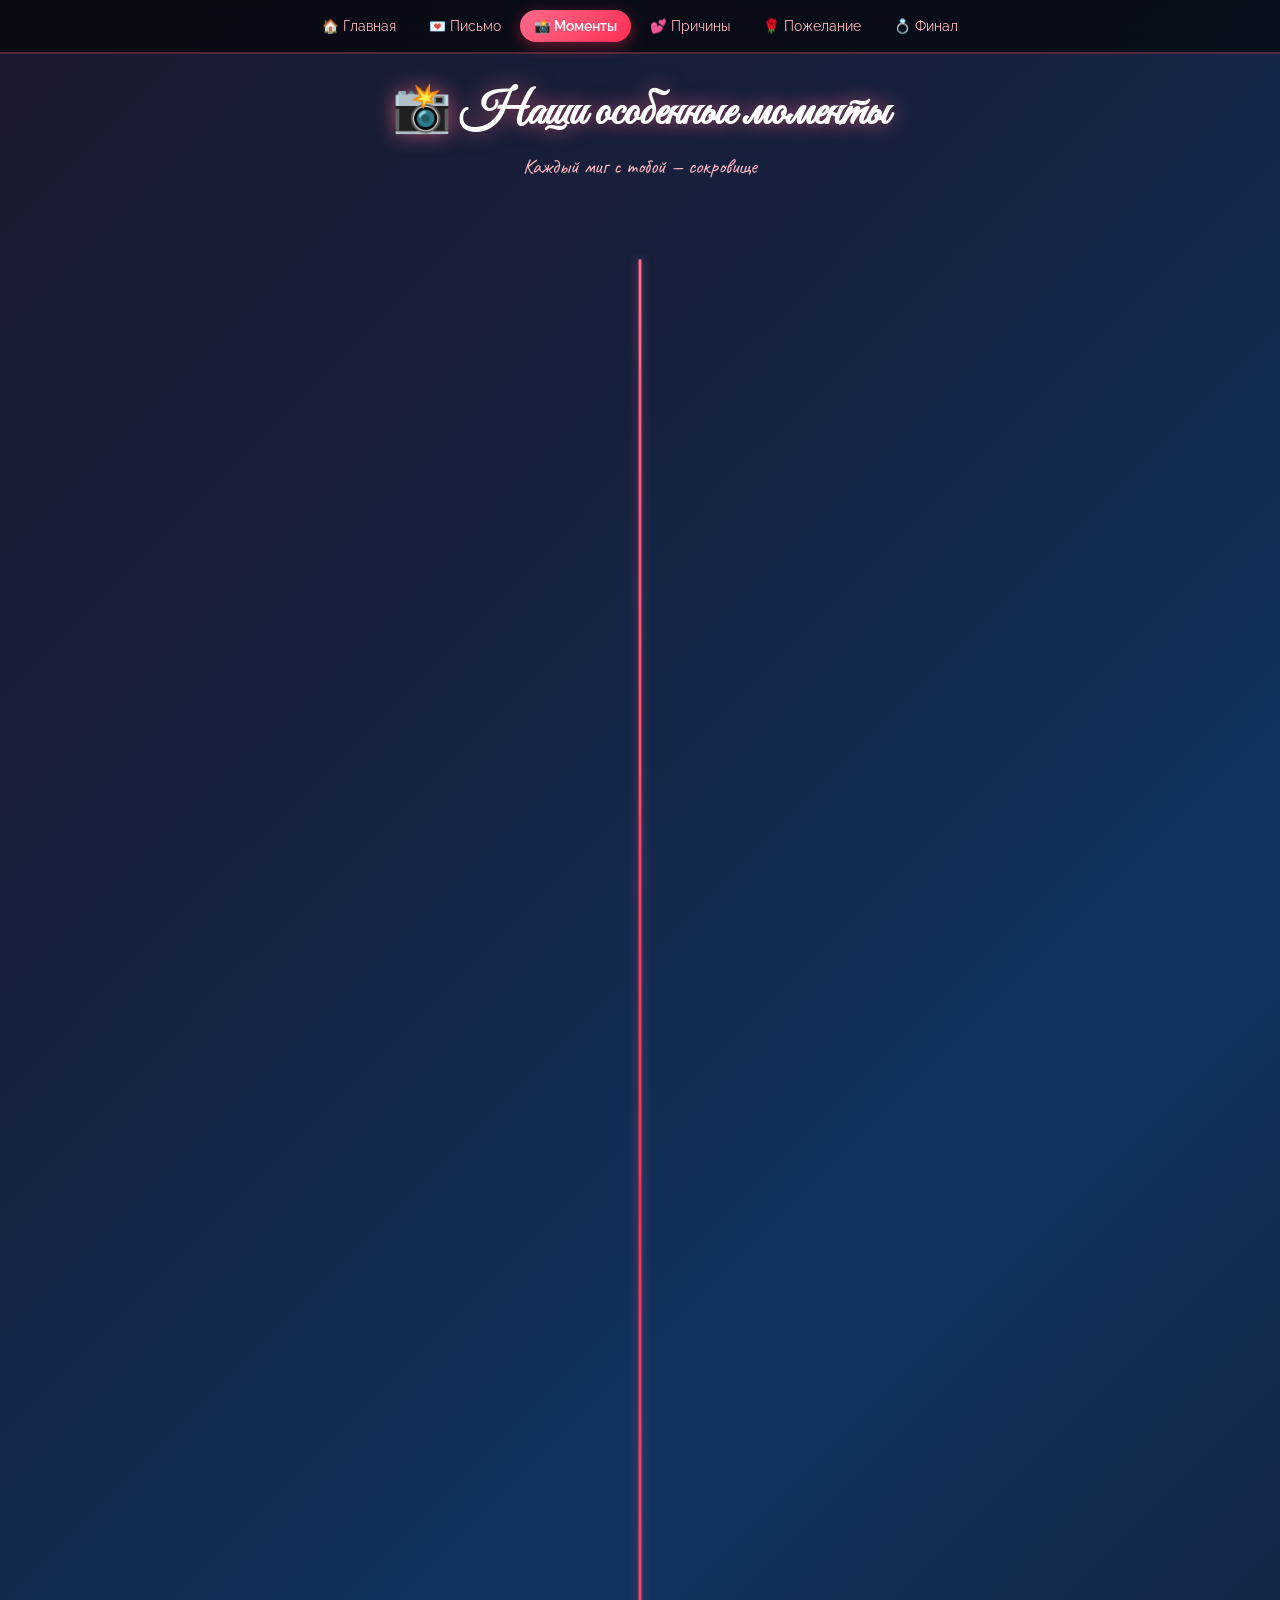
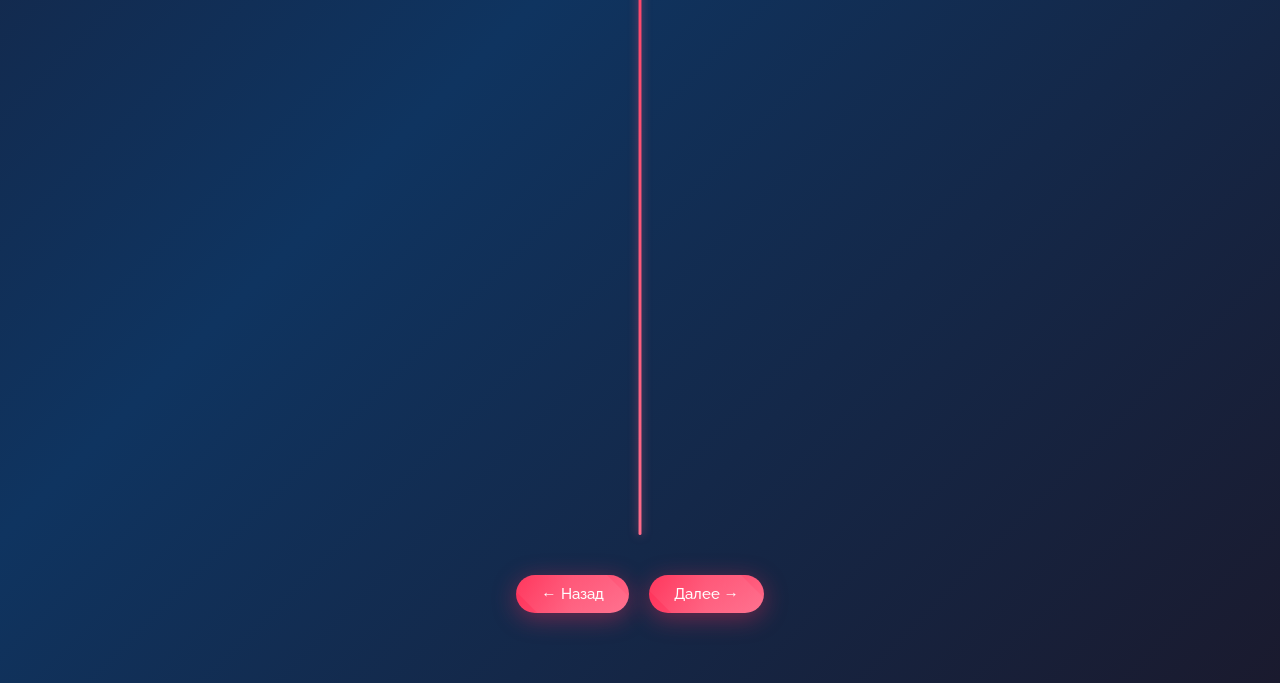
==== memories.html @ fc2cd27c "Add files via upload" ====
<!DOCTYPE html> <html lang="ru"> <head> <meta charset="UTF-8"> <meta name="viewport" content="width=device-width, initial-scale=1.0"> <title>📸 Наши моменты</title> <link rel="stylesheet" href="style.css"> </head> <body class="page-memories"> <div class="hearts-bg"> <div class="heart-fall" style="--i:0">💕</div> <div class="heart-fall" style="--i:1">❤️</div> <div class="heart-fall" style="--i:2">💖</div> <div class="heart-fall" style="--i:3">💗</div> <div class="heart-fall" style="--i:4">💝</div> </div> <nav class="nav"> <a href="index.html" class="nav-link">🏠 Главная</a> <a href="love-letter.html" class="nav-link">💌 Письмо</a> <a href="memories.html" class="nav-link active">📸 Моменты</a> <a href="reasons.html" class="nav-link">💕 Причины</a> <a href="wish.html" class="nav-link">🌹 Пожелание</a> <a href="final.html" class="nav-link">💍 Финал</a> </nav> <main class="main-content"> <h2 class="section-title fade-in">📸 Наши особенные моменты</h2> <p class="section-subtitle fade-in">Каждый миг с тобой — сокровище</p> <div class="timeline"> <div class="timeline-item left fade-in-left"> <div class="timeline-card"> <div class="timeline-emoji">🌅</div> <h3>Первая встреча</h3> <p>Тот момент, когда наши глаза встретились, и мир остановился. Я знал(а), что ты — особенный человек.</p> <div class="timeline-hearts">💕💕💕</div> </div> </div> <div class="timeline-item right fade-in-right"> <div class="timeline-card"> <div class="timeline-emoji">☕</div> <h3>Первое свидание</h3> <p>Нервы, волнение, и бесконечный разговор обо всём на свете. Кофе остыл, но сердце горело.</p> <div class="timeline-hearts">💕💕💕</div> </div> </div> <div class="timeline-item left fade-in-left"> <div class="timeline-card"> <div class="timeline-emoji">🎆</div> <h3>Первый поцелуй</h3> <p>Время замерло. Весь мир исчез. Остались только мы двое, и этот момент навсегда в моём сердце.</p> <div class="timeline-hearts">💕💕💕</div> </div> </div> <div class="timeline-item right fade-in-right"> <div class="timeline-card"> <div class="timeline-emoji">🌙</div> <h3>Ночные разговоры</h3> <p>Бессонные ночи, когда мы говорили до рассвета. О мечтах, страхах, надеждах — обо всём.</p> <div class="timeline-hearts">💕💕💕</div> </div> </div> <div class="timeline-item left fade-in-left"> <div class="timeline-card"> <div class="timeline-emoji">🎄</div> <h3>Праздники вместе</h3> <p>Каждый праздник с тобой превращается в волшебную сказку. Ты — мой лучший подарок.</p> <div class="timeline-hearts">💕💕💕</div> </div> </div> <div class="timeline-item right fade-in-right"> <div class="timeline-card"> <div class="timeline-emoji">💝</div> <h3>Сегодня</h3> <p>И вот мы здесь. Вместе. Счастливы. И впереди у нас — целая жизнь, полная любви.</p> <div class="timeline-hearts">💕💕💕💕💕</div> </div> </div> </div> <div class="page-nav"> <a href="love-letter.html" class="btn-love small">← Назад</a> <a href="reasons.html" class="btn-love small pulse">Далее →</a> </div> </main> <script> // Анимация при скролле const observer = new IntersectionObserver((entries) => { entries.forEach(entry => { if (entry.isIntersecting) { entry.target.classList.add('visible'); } }); }, { threshold: 0.1 }); document.querySelectorAll('.fade-in-left, .fade-in-right, .fade-in').forEach(el => { observer.observe(el); }); </script> </body> </html>
---- style.css ----
/* ==================== БАЗОВЫЕ СТИЛИ ==================== */ @import url('https://fonts.googleapis.com/css2?family=Caveat:wght@400;500;600;700&family=Raleway:wght@300;400;500;600&family=Great+Vibes&display=swap'); * { margin: 0; padding: 0; box-sizing: border-box; } html { scroll-behavior: smooth; } body { font-family: 'Raleway', sans-serif; min-height: 100vh; overflow-x: hidden; position: relative; } /* ==================== ФОНЫ СТРАНИЦ ==================== */ .page-home { background: linear-gradient(135deg, #1a0011 0%, #3d0028 25%, #660033 50%, #3d0028 75%, #1a0011 100%); } .page-letter { background: linear-gradient(135deg, #2d1b36 0%, #4a1942 30%, #6b2151 60%, #4a1942 100%); } .page-memories { background: linear-gradient(135deg, #1a1a2e 0%, #16213e 30%, #0f3460 60%, #1a1a2e 100%); } .page-reasons { background: linear-gradient(135deg, #2d132c 0%, #801336 30%, #c72c41 60%, #2d132c 100%); } .page-wish { background: linear-gradient(135deg, #1b2838 0%, #2c3e50 30%, #3498db 60%, #1b2838 100%); } .page-final { background: linear-gradient(135deg, #0d0d0d 0%, #1a0011 20%, #4a0028 40%, #8b0043 60%, #4a0028 80%, #0d0d0d 100%); } /* ==================== НАВИГАЦИЯ ==================== */ .nav { position: fixed; top: 0; left: 0; right: 0; display: flex; justify-content: center; gap: 5px; padding: 10px 15px; background: rgba(0, 0, 0, 0.6); backdrop-filter: blur(20px); z-index: 1000; flex-wrap: wrap; border-bottom: 2px solid rgba(255, 105, 135, 0.3); } .nav-link { color: #ffb6c1; text-decoration: none; padding: 8px 14px; border-radius: 25px; font-size: 0.85rem; transition: all 0.3s ease; position: relative; white-space: nowrap; } .nav-link:hover { background: rgba(255, 105, 135, 0.3); color: #fff; transform: translateY(-2px); } .nav-link.active { background: linear-gradient(135deg, #ff6b8a, #ff2d55); color: #fff; font-weight: 600; box-shadow: 0 4px 15px rgba(255, 45, 85, 0.4); } /* ==================== ПАДАЮЩИЕ СЕРДЕЧКИ ==================== */ .hearts-bg { position: fixed; top: 0; left: 0; width: 100%; height: 100%; pointer-events: none; z-index: 0; overflow: hidden; } .heart-fall { position: absolute; top: -5%; font-size: calc(16px + var(--i) * 2px); left: calc(var(--i) * 6.5%); animation: heartFall calc(5s + var(--i) * 1.5s) linear infinite; animation-delay: calc(var(--i) * 0.7s); opacity: 0.6; filter: blur(0.5px); } @keyframes heartFall { 0% { transform: translateY(-10vh) rotate(0deg) scale(0.8); opacity: 0; } 10% { opacity: 0.6; } 90% { opacity: 0.6; } 100% { transform: translateY(110vh) rotate(720deg) scale(0.3); opacity: 0; } } /* ==================== ОСНОВНОЙ КОНТЕНТ ==================== */ .main-content { position: relative; z-index: 1; padding: 80px 20px 40px; min-height: 100vh; display: flex; flex-direction: column; align-items: center; } /* ==================== КОНВЕРТ (Главная) ==================== */ .envelope { width: 280px; height: 200px; position: relative; margin: auto; cursor: pointer; transition: all 0.8s ease; perspective: 1000px; } .envelope-body { width: 100%; height: 100%; background: linear-gradient(135deg, #f5e6d3, #eed9c4); border-radius: 5px; display: flex; align-items: center; justify-content: center; box-shadow: 0 10px 40px rgba(0, 0, 0, 0.3); border: 2px solid #d4a574; } .envelope-body p { font-family: 'Caveat', cursive; font-size: 1.5rem; color: #8b4513; animation: pulse 1.5s ease-in-out infinite; } .envelope-flap { position: absolute; top: 0; left: 0; width: 100%; height: 50%; background: linear-gradient(135deg, #e8d5c0, #dcc8b0); clip-path: polygon(0 0, 50% 100%, 100% 0); transform-origin: top center; transition: transform 0.8s ease; z-index: 2; border: 2px solid #d4a574; } .envelope.opened .envelope-flap { transform: rotateX(180deg); } .envelope.opened .envelope-body { transform: translateY(20px); opacity: 0.5; } .envelope.hidden { display: none; } /* ==================== ГЕРОЙ (Главная) ==================== */ .hero { text-align: center; margin: auto; padding: 20px; } .hero.hidden { display: none; } /* Большое бьющееся сердце */ .big-heart { margin: 0 auto 30px; display: flex; justify-content: center; } .heart-shape { width: 100px; height: 100px; background: linear-gradient(135deg, #ff2d55, #ff6b8a, #ff2d55); transform: rotate(45deg); animation: heartbeat 1.2s ease-in-out infinite; position: relative; box-shadow: 0 0 40px rgba(255, 45, 85, 0.6); } .heart-shape::before, .heart-shape::after { content: ''; position: absolute; width: 100px; height: 100px; background: linear-gradient(135deg, #ff2d55, #ff6b8a, #ff2d55); border-radius: 50%; } .heart-shape::before { top: -50px; left: 0; } .heart-shape::after { left: -50px; top: 0; } @keyframes heartbeat { 0%, 100% { transform: rotate(45deg) scale(1); } 15% { transform: rotate(45deg) scale(1.15); } 30% { transform: rotate(45deg) scale(1); } 45% { transform: rotate(45deg) scale(1.1); } } /* ==================== ЗАГОЛОВКИ ==================== */ .title { font-family: 'Great Vibes', cursive; font-size: 3.5rem; color: #fff; margin-bottom: 20px; text-shadow: 0 0 30px rgba(255, 105, 135, 0.8); } .subtitle { font-family: 'Caveat', cursive; font-size: 1.5rem; color: #ffb6c1; margin-bottom: 40px; opacity: 0; animation: fadeInUp 1s ease forwards 0.5s; } .section-title { font-family: 'Great Vibes', cursive; font-size: 3rem; color: #fff; text-align: center; margin-bottom: 10px; text-shadow: 0 0 20px rgba(255, 105, 135, 0.6); } .section-subtitle { font-family: 'Caveat', cursive; font-size: 1.3rem; color: #ffb6c1; text-align: center; margin-bottom: 40px; } /* ==================== СВЕЧЕНИЕ ТЕКСТА ==================== */ .glow-text { animation: textGlow 2s ease-in-out infinite alternate; } @keyframes textGlow { from { text-shadow: 0 0 10px rgba(255, 105, 135, 0.5), 0 0 20px rgba(255, 105, 135, 0.3); } to { text-shadow: 0 0 20px rgba(255, 105, 135, 0.8), 0 0 40px rgba(255, 105, 135, 0.5), 0 0 60px rgba(255, 105, 135, 0.3); } } /* ==================== БЛЁСТКИ ==================== */ .sparkle-container { position: fixed; top: 0; left: 0; width: 100%; height: 100%; pointer-events: none; z-index: 0; } .sparkle { position: absolute; left: var(--x); top: var(--y); font-size: 1.5rem; animation: sparkle 2s ease-in-out infinite; animation-delay: var(--delay); } @keyframes sparkle { 0%, 100% { opacity: 0; transform: scale(0) rotate(0deg); } 50% { opacity: 1; transform: scale(1) rotate(180deg); } } /* ==================== КНОПКИ ==================== */ .btn-love { display: inline-block; padding: 15px 40px; background: linear-gradient(135deg, #ff2d55, #ff6b8a); color: white; text-decoration: none; border: none; border-radius: 50px; font-size: 1.1rem; font-family: 'Raleway', sans-serif; font-weight: 500; cursor: pointer; transition: all 0.3s ease; box-shadow: 0 5px 25px rgba(255, 45, 85, 0.4); position: relative; overflow: hidden; } .btn-love::before { content: ''; position: absolute; top: -50%; left: -50%; width: 200%; height: 200%; background: linear-gradient( 45deg, transparent, rgba(255, 255, 255, 0.1), transparent ); transform: rotate(45deg); animation: btnShine 3s ease-in-out infinite; } @keyframes btnShine { 0% { transform: translateX(-100%) rotate(45deg); } 100% { transform: translateX(100%) rotate(45deg); } } .btn-love:hover { transform: translateY(-3px) scale(1.05); box-shadow: 0 8px 35px rgba(255, 45, 85, 0.6); } .btn-love.small { padding: 10px 25px; font-size: 0.95rem; } .btn-love.big-btn { padding: 15px 30px; font-size: 1rem; margin: 5px; } .pulse { animation: pulse 2s ease-in-out infinite; } @keyframes pulse { 0%, 100% { transform: scale(1); } 50% { transform: scale(1.05); } } /* ==================== ПИСЬМО ==================== */ .letter-container { max-width: 700px; width: 100%; margin: 20px auto; } .letter-paper { background: linear-gradient(135deg, #fdf6e3 0%, #f5e6d3 50%, #fdf6e3 100%); border-radius: 10px; padding: 40px 35px; position: relative; box-shadow: 0 15px 50px rgba(0, 0, 0, 0.3), inset 0 0 30px rgba(139, 69, 19, 0.05); border: 1px solid #d4a574; overflow: hidden; } .letter-paper::before { content: ''; position: absolute; top: 0; left: 30px; right: 30px; bottom: 0; background: repeating-linear-gradient( transparent, transparent 31px, #e8d5c4 31px, #e8d5c4 32px ); pointer-events: none; opacity: 0.5; } .letter-decoration { position: absolute; font-size: 2rem; opacity: 0.3; } .top-left { top: 10px; left: 15px; } .top-right { top: 10px; right: 15px; } .bottom-left { bottom: 10px; left: 15px; } .bottom-right { bottom: 10px; right: 15px; } .letter-title { font-family: 'Great Vibes', cursive; font-size: 2.5rem; color: #8b0043; text-align: center; margin-bottom: 5px; position: relative; z-index: 1; } .letter-date { text-align: center; color: #a0522d; font-size: 0.9rem; margin-bottom: 25px; font-style: italic; position: relative; z-index: 1; } .letter-content { position: relative; z-index: 1; } .letter-line { font-family: 'Caveat', cursive; font-size: 1.35rem; color: #4a2c17; line-height: 2; margin-bottom: 10px; opacity: 0; animation: letterReveal 0.8s ease forwards; animation-delay: var(--line-delay); } @keyframes letterReveal { from { opacity: 0; transform: translateY(10px); } to { opacity: 1; transform: translateY(0); } } .letter-signature { font-family: 'Great Vibes', cursive; font-size: 1.8rem; color: #8b0043; text-align: right; margin-top: 20px; opacity: 0; animation: letterReveal 0.8s ease forwards; animation-delay: var(--line-delay); } .letter-kiss { text-align: center; font-size: 3rem; margin-top: 20px; animation: kissFloat 2s ease-in-out infinite; } @keyframes kissFloat { 0%, 100% { transform: translateY(0) rotate(-5deg); } 50% { transform: translateY(-15px) rotate(5deg); } } /* ==================== ТАЙМЛАЙН (Моменты) ==================== */ .timeline { position: relative; max-width: 900px; width: 100%; margin: 20px auto; padding: 20px 0; } .timeline::before { content: ''; position: absolute; left: 50%; transform: translateX(-50%); width: 3px; height: 100%; background: linear-gradient(to bottom, #ff6b8a, #ff2d55, #ff6b8a); border-radius: 3px; box-shadow: 0 0 10px rgba(255, 107, 138, 0.5); } .timeline-item { width: 45%; margin-bottom: 40px; position: relative; } .timeline-item.left { margin-right: auto; padding-right: 30px; } .timeline-item.right { margin-left: auto; padding-left: 30px; } .timeline-item::after { content: '❤️'; position: absolute; top: 20px; font-size: 1.2rem; animation: heartbeat 1.5s ease-in-out infinite; } .timeline-item.left::after { right: -18px; } .timeline-item.right::after { left: -18px; } .timeline-card { background: rgba(255, 255, 255, 0.1); backdrop-filter: blur(10px); border-radius: 15px; padding: 25px; border: 1px solid rgba(255, 107, 138, 0.3); transition: all 0.3s ease; } .timeline-card:hover { transform: translateY(-5px); box-shadow: 0 10px 30px rgba(255, 45, 85, 0.3); border-color: rgba(255, 107, 138, 0.6); } .timeline-emoji { font-size: 3rem; margin-bottom: 10px; } .timeline-card h3 { font-family: 'Caveat', cursive; font-size: 1.6rem; color: #ffb6c1; margin-bottom: 8px; } .timeline-card p { color: rgba(255, 255, 255, 0.8); font-size: 0.95rem; line-height: 1.6; } .timeline-hearts { margin-top: 10px; font-size: 1.2rem; animation: pulse 2s ease-in-out infinite; } /* ==================== КАРТОЧКИ ПРИЧИН ==================== */ .reasons-grid { display: grid; grid-template-columns: repeat(auto-fit, minmax(280px, 1fr)); gap: 25px; max-width: 1000px; width: 100%; margin: 20px auto; } .reason-card { background: rgba(255, 255, 255, 0.08); backdrop-filter: blur(10px); border-radius: 20px; padding: 30px; text-align: center; border: 1px solid rgba(255, 107, 138, 0.2); transition: all 0.4s ease; opacity: 0; transform: translateY(30px); position: relative; overflow: hidden; } .reason-card.visible { opacity: 1; transform: translateY(0); transition-delay: var(--card-delay); } .reason-card::before { content: ''; position: absolute; top: -50%; left: -50%; width: 200%; height: 200%; background: radial-gradient(circle, rgba(255, 107, 138, 0.1) 0%, transparent 70%); opacity: 0; transition: opacity 0.3s; } .reason-card:hover::before { opacity: 1; } .reason-card:hover { transform: translateY(-10px) scale(1.03); border-color: rgba(255, 107, 138, 0.5); box-shadow: 0 15px 40px rgba(255, 45, 85, 0.3); } .reason-card.special { grid-column: 1 / -1; background: linear-gradient(135deg, rgba(255, 45, 85, 0.2), rgba(255, 107, 138, 0.2)); border-color: rgba(255, 107, 138, 0.5); } .reason-number { position: absolute; top: 10px; right: 15px; font-size: 2rem; font-weight: 700; color: rgba(255, 107, 138, 0.2); font-family: 'Raleway', sans-serif; } .reason-icon { font-size: 3rem; margin-bottom: 15px; animation: float 3s ease-in-out infinite; } @keyframes float { 0%, 100% { transform: translateY(0); } 50% { transform: translateY(-10px); } } .reason-card h3 { font-family: 'Caveat', cursive; font-size: 1.5rem; color: #ffb6c1; margin-bottom: 10px; } .reason-card p { color: rgba(255, 255, 255, 0.75); font-size: 0.95rem; line-height: 1.5; } /* ==================== ПОЖЕЛАНИЕ ==================== */ .wish-container { max-width: 800px; width: 100%; margin: 20px auto; } .poem-card { margin-bottom: 40px; } .poem-border { background: rgba(255, 255, 255, 0.06); backdrop-filter: blur(15px); border-radius: 20px; padding: 40px 35px; border: 2px solid rgba(255, 215, 0, 0.3); position: relative; box-shadow: 0 10px 40px rgba(0, 0, 0, 0.2); } .poem-border::before, .poem-border::after { content: '✦'; position: absolute; font-size: 1.5rem; color: gold; animation: sparkle 2s ease-in-out infinite; } .poem-border::before { top: -10px; left: 50%; transform: translateX(-50%); } .poem-border::after { bottom: -10px; left: 50%; transform: translateX(-50%); } .poem-title { font-family: 'Great Vibes', cursive; font-size: 2.5rem; color: #ffd700; text-align: center; margin-bottom: 25px; text-shadow: 0 0 20px rgba(255, 215, 0, 0.4); } .poem-text { text-align: center; } .poem-line { font-family: 'Caveat', cursive; font-size: 1.4rem; color: rgba(255, 255, 255, 0.9); line-height: 1.8; margin-bottom: 15px; opacity: 0; animation: letterReveal 0.8s ease forwards; animation-delay: var(--line-delay); } /* Пузырьки пожеланий */ .wishes-bubbles { display: flex; flex-wrap: wrap; justify-content: center; gap: 15px; margin-top: 20px; } .wish-bubble { background: rgba(255, 255, 255, 0.1); backdrop-filter: blur(5px); border: 1px solid rgba(255, 255, 255, 0.2); border-radius: 50px; padding: 12px 25px; color: #fff; font-family: 'Caveat', cursive; font-size: 1.2rem; opacity: 0; animation: bubbleAppear 0.6s ease forwards, bubbleFloat 3s ease-in-out infinite; animation-delay: var(--bubble-delay), var(--bubble-delay); transition: all 0.3s ease; } .wish-bubble:hover { background: rgba(255, 107, 138, 0.3); transform: scale(1.1); box-shadow: 0 5px 20px rgba(255, 45, 85, 0.3); } @keyframes bubbleAppear { from { opacity: 0; transform: scale(0) translateY(20px); } to { opacity: 1; transform: scale(1) translateY(0); } } @keyframes bubbleFloat { 0%, 100% { transform: translateY(0); } 50% { transform: translateY(-8px); } } /* ==================== ФИНАЛЬНАЯ СТРАНИЦА ==================== */ .final-content { text-align: center; } .final-container { max-width: 800px; width: 100%; margin: 0 auto; } /* Двойное сердце */ .double-heart { display: flex; justify-content: center; gap: 0; margin-bottom: 30px; } .heart-half { width: 60px; height: 60px; background: linear-gradient(135deg, #ff2d55, #ff6b8a); transform: rotate(45deg); position: relative; animation: heartbeat 1.2s ease-in-out infinite; } .heart-half::before { content: ''; position: absolute; width: 60px; height: 60px; background: linear-gradient(135deg, #ff2d55, #ff6b8a); border-radius: 50%; top: -30px; left: 0; } .heart-half::after { content: ''; position: absolute; width: 60px; height: 60px; background: linear-gradient(135deg, #ff2d55, #ff6b8a); border-radius: 50%; left: -30px; top: 0; } .left-heart { margin-right: -15px; animation-delay: 0s; box-shadow: 0 0 30px rgba(255, 45, 85, 0.5); } .right-heart { margin-left: -15px; animation-delay: 0.15s; box-shadow: 0 0 30px rgba(255, 45, 85, 0.5); } .final-title { font-family: 'Great Vibes', cursive; font-size: 4rem; color: #fff; margin-bottom: 30px; } .final-message { background: rgba(255, 255, 255, 0.05); backdrop-filter: blur(10px); border-radius: 20px; padding: 30px; margin-bottom: 30px; border: 1px solid rgba(255, 107, 138, 0.3); } .final-message p { font-family: 'Caveat', cursive; font-size: 1.4rem; color: rgba(255, 255, 255, 0.9); line-height: 2; } .final-message .forever { font-size: 1.8rem; color: #ffd700; margin-top: 10px; text-shadow: 0 0 15px rgba(255, 215, 0, 0.5); } /* Счётчик любви */ .love-counter { margin: 30px auto; padding: 25px; background: rgba(255, 45, 85, 0.15); border-radius: 20px; border: 1px solid rgba(255, 107, 138, 0.3); max-width: 400px; } .counter-label { font-family: 'Caveat', cursive; font-size: 1.3rem; color: #ffb6c1; margin-bottom: 10px; } .counter-value { font-size: 3rem; font-weight: 700; color: #ff2d55; text-shadow: 0 0 20px rgba(255, 45, 85, 0.6); font-family: 'Raleway', sans-serif; } .counter-unit { font-family: 'Caveat', cursive; font-size: 1.1rem; color: #ffb6c1; margin-top: 5px; } /* Кнопки финала */ .final-buttons { display: flex; flex-wrap: wrap; justify-content: center; gap: 10px; margin: 20px 0; } /* Зона реакций */ .reaction-area { position: fixed; bottom: 0; left: 0; width: 100%; height: 100%; pointer-events: none; z-index: 999; overflow: hidden; } .burst-emoji { position: absolute; bottom: 0; animation: burstUp 2.5s ease-out forwards; pointer-events: none; } @keyframes burstUp { 0% { transform: translateY(0) scale(0); opacity: 1; } 20% { transform: translateY(-20vh) scale(1.2); opacity: 1; } 100% { transform: translateY(-100vh) scale(0.5) rotate(360deg); opacity: 0; } } /* Фейерверки */ .firework { position: absolute; left: var(--fw-x); top: 20%; width: 5px; height: 5px; border-radius: 50%; animation: firework 2s ease-out infinite; animation-delay: var(--fw-delay); } @keyframes firework { 0% { opacity: 1; box-shadow: 0 0 0 0 rgba(255, 45, 85, 0), 0 0 0 0 rgba(255, 215, 0, 0), 0 0 0 0 rgba(255, 107, 138, 0); } 50% { opacity: 1; box-shadow: -30px -40px 0 2px #ff2d55, 30px -35px 0 2px #ffd700, -20px -60px 0 2px #ff6b8a, 20px -55px 0 2px #ff2d55, 0 -70px 0 2px #ffd700, -40px -20px 0 2px #ff6b8a, 40px -25px 0 2px #ff2d55, -15px -45px 0 2px #ffd700, 15px -50px 0 2px #ff6b8a, -35px -55px 0 2px #ff2d55, 35px -45px 0 2px #ffd700, 0 -30px 0 2px #ff6b8a; } 100% { opacity: 0; box-shadow: -60px -80px 0 0 rgba(255, 45, 85, 0), 60px -70px 0 0 rgba(255, 215, 0, 0), -40px -120px 0 0 rgba(255, 107, 138, 0), 40px -110px 0 0 rgba(255, 45, 85, 0), 0 -140px 0 0 rgba(255, 215, 0, 0), -80px -40px 0 0 rgba(255, 107, 138, 0), 80px -50px 0 0 rgba(255, 45, 85, 0), -30px -90px 0 0 rgba(255, 215, 0, 0), 30px -100px 0 0 rgba(255, 107, 138, 0), -70px -110px 0 0 rgba(255, 45, 85, 0), 70px -90px 0 0 rgba(255, 215, 0, 0), 0 -60px 0 0 rgba(255, 107, 138, 0); } } /* Символ бесконечности */ .infinity-symbol { font-size: 5rem; color: #ffd700; text-shadow: 0 0 30px rgba(255, 215, 0, 0.5); animation: pulse 2s ease-in-out infinite, textGlow 2s ease-in-out infinite alternate; margin-top: 10px; } .final-footer { margin-top: 30px; padding: 20px; } .final-footer p { font-family: 'Great Vibes', cursive; font-size: 2rem; color: #ffb6c1; } /* ==================== АНИМАЦИИ ==================== */ .fade-in { animation: fadeIn 1s ease forwards; } @keyframes fadeIn { from { opacity: 0; transform: translateY(20px); } to { opacity: 1; transform: translateY(0); } } @keyframes fadeInUp { from { opacity: 0; transform: translateY(30px); } to { opacity: 1; transform: translateY(0); } } /* Анимации при скролле */ .fade-in-left { opacity: 0; transform: translateX(-50px); transition: all 0.8s ease; } .fade-in-right { opacity: 0; transform: translateX(50px); transition: all 0.8s ease; } .fade-in-left.visible, .fade-in-right.visible { opacity: 1; transform: translateX(0); } .fade-in:not(.visible) { opacity: 0; transform: translateY(20px); } .fade-in.visible { opacity: 1; transform: translateY(0); transition: all 0.6s ease; } /* ==================== НАВИГАЦИЯ СТРАНИЦ ==================== */ .page-nav { display: flex; justify-content: center; gap: 20px; margin-top: 40px; padding-bottom: 30px; } /* ==================== АДАПТИВНОСТЬ ==================== */ @media (max-width: 768px) { .nav { gap: 3px; padding: 8px 10px; } .nav-link { font-size: 0.7rem; padding: 6px 8px; } .title, .final-title { font-size: 2.5rem; } .section-title { font-size: 2rem; } .timeline::before { left: 20px; } .timeline-item { width: 85%; margin-left: 50px !important; padding-left: 0 !important; padding-right: 0 !important; } .timeline-item.left, .timeline-item.right { margin-right: 0; } .timeline-item::after { left: -38px !important; right: auto !important; } .reasons-grid { grid-template-columns: 1fr; } .letter-paper { padding: 25px 20px; } .letter-title { font-size: 2rem; } .poem-title { font-size: 1.8rem; } .envelope { width: 230px; height: 160px; } .heart-shape { width: 70px; height: 70px; } .heart-shape::before, .heart-shape::after { width: 70px; height: 70px; } .heart-shape::before { top: -35px; } .heart-shape::after { left: -35px; } .final-buttons { flex-direction: column; align-items: center; } .infinity-symbol { font-size: 3rem; } } @media (max-width: 480px) { .title, .final-title { font-size: 2rem; } .section-title { font-size: 1.6rem; } .subtitle { font-size: 1.2rem; } .letter-line { font-size: 1.15rem; } .poem-line { font-size: 1.15rem; } .nav-link { font-size: 0.6rem; padding: 5px 6px; } } /* ==================== СКРОЛЛБАР ==================== */ ::-webkit-scrollbar { width: 8px; } ::-webkit-scrollbar-track { background: #1a0011; } ::-webkit-scrollbar-thumb { background: linear-gradient(#ff2d55, #ff6b8a); border-radius: 4px; } ::-webkit-scrollbar-thumb:hover { background: linear-gradient(#ff6b8a, #ff2d55); } /* ==================== ВЫДЕЛЕНИЕ ТЕКСТА ==================== */ ::selection { background: rgba(255, 45, 85, 0.4); color: #fff; }
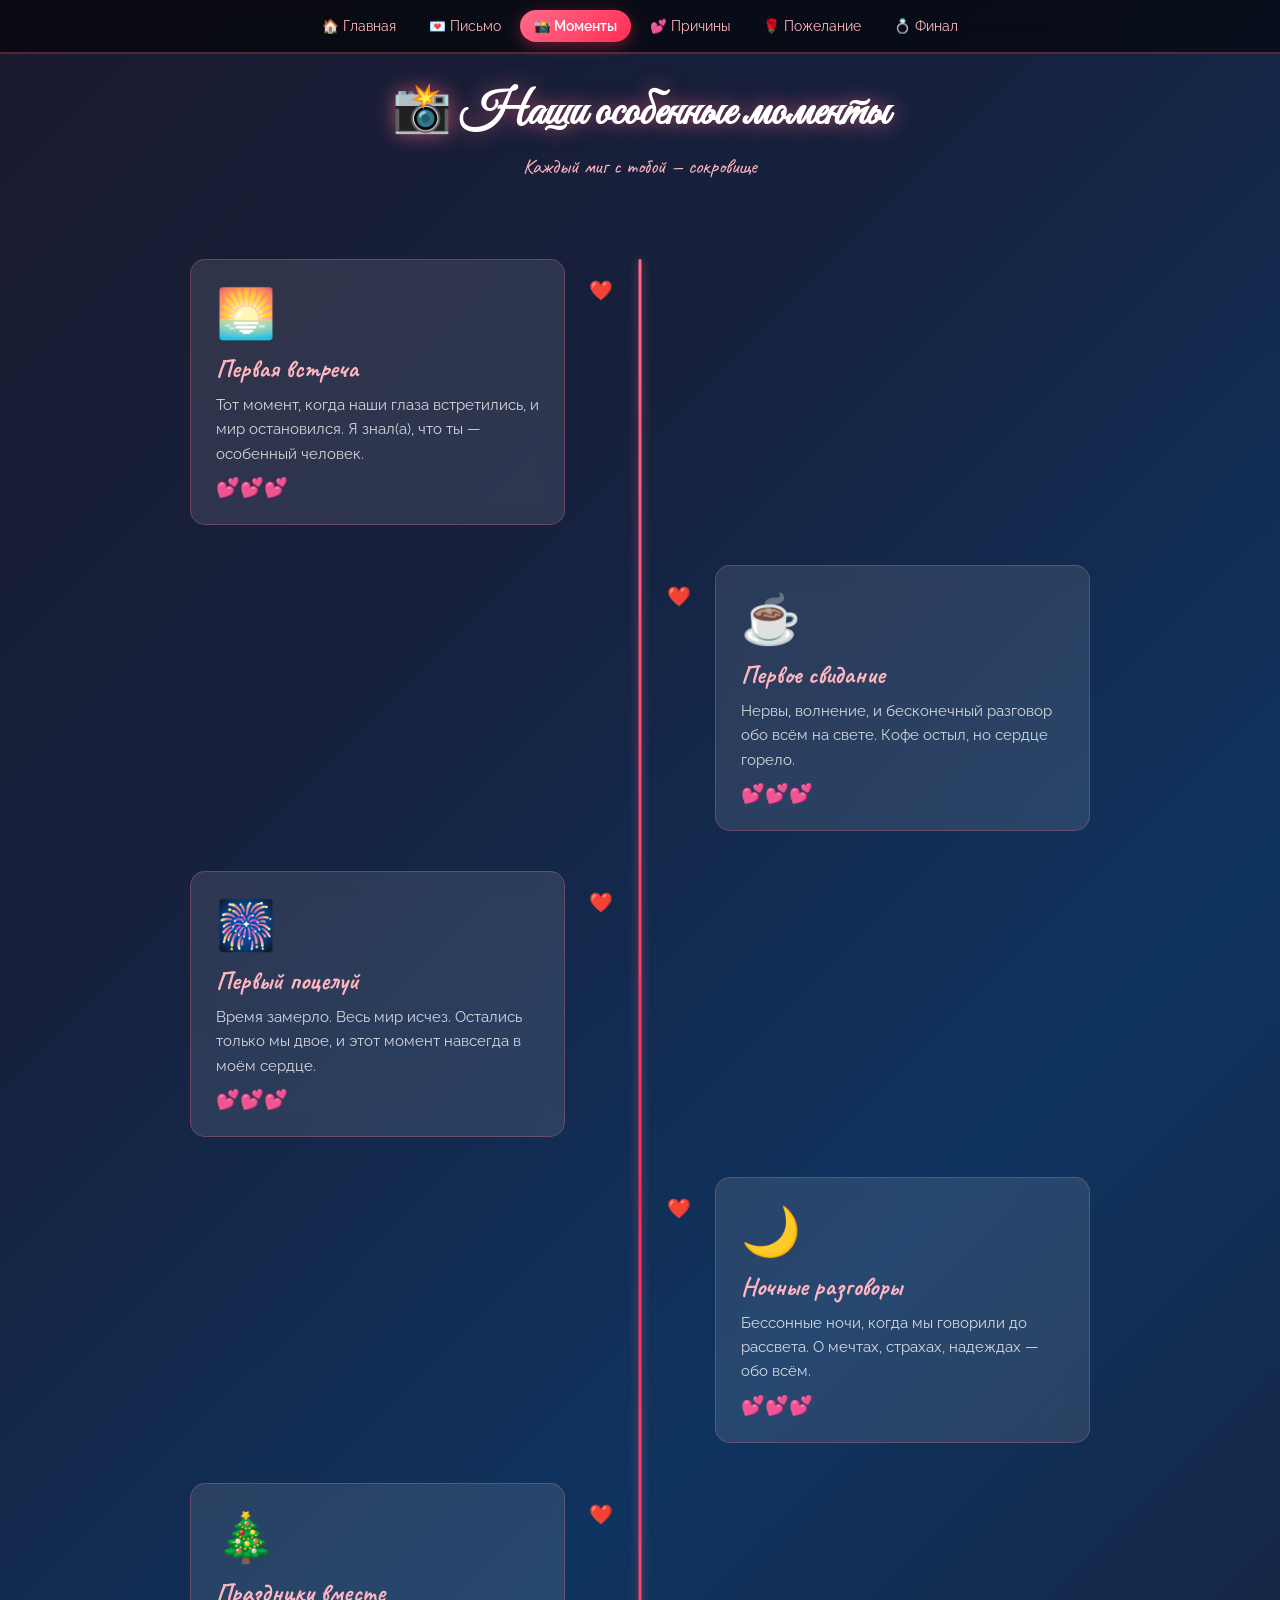
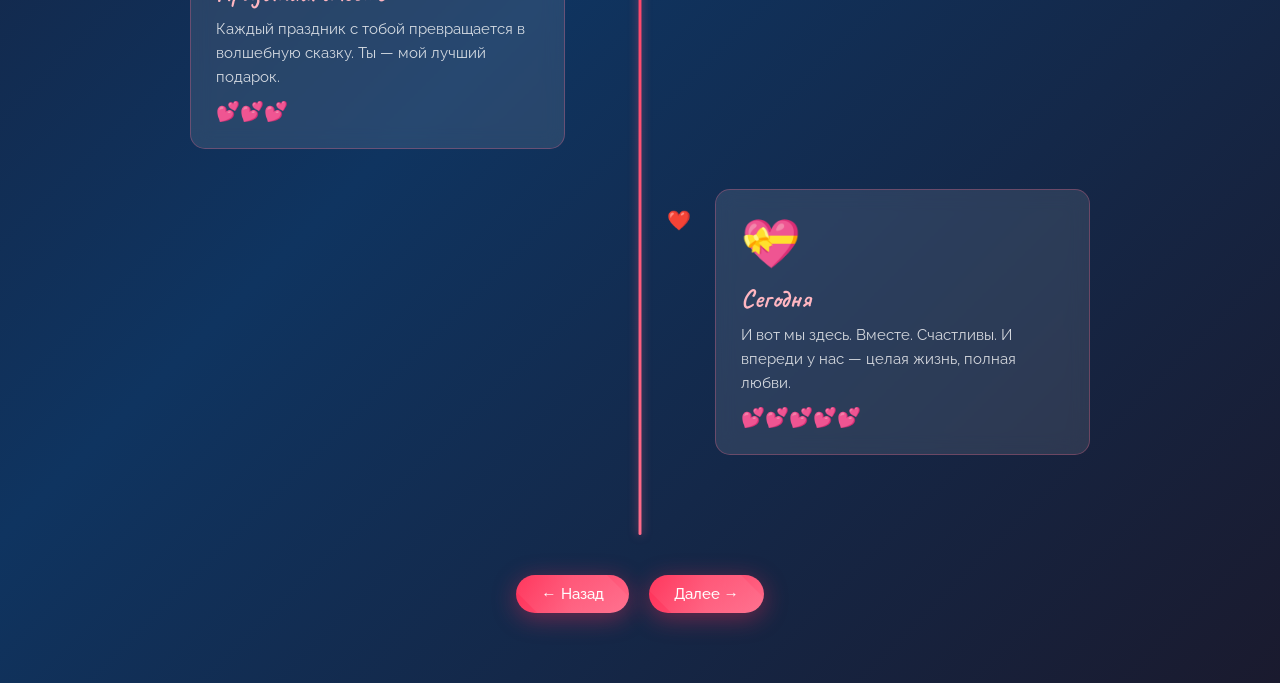
==== commit f07ef74a: "Update memories.html" ====
--- a/memories.html
+++ b/memories.html
@@ -1 +1,98 @@
-<!DOCTYPE html> <html lang="ru"> <head> <meta charset="UTF-8"> <meta name="viewport" content="width=device-width, initial-scale=1.0"> <title>📸 Наши моменты</title> <link rel="stylesheet" href="style.css"> </head> <body class="page-memories"> <div class="hearts-bg"> <div class="heart-fall" style="--i:0">💕</div> <div class="heart-fall" style="--i:1">❤️</div> <div class="heart-fall" style="--i:2">💖</div> <div class="heart-fall" style="--i:3">💗</div> <div class="heart-fall" style="--i:4">💝</div> </div> <nav class="nav"> <a href="index.html" class="nav-link">🏠 Главная</a> <a href="love-letter.html" class="nav-link">💌 Письмо</a> <a href="memories.html" class="nav-link active">📸 Моменты</a> <a href="reasons.html" class="nav-link">💕 Причины</a> <a href="wish.html" class="nav-link">🌹 Пожелание</a> <a href="final.html" class="nav-link">💍 Финал</a> </nav> <main class="main-content"> <h2 class="section-title fade-in">📸 Наши особенные моменты</h2> <p class="section-subtitle fade-in">Каждый миг с тобой — сокровище</p> <div class="timeline"> <div class="timeline-item left fade-in-left"> <div class="timeline-card"> <div class="timeline-emoji">🌅</div> <h3>Первая встреча</h3> <p>Тот момент, когда наши глаза встретились, и мир остановился. Я знал(а), что ты — особенный человек.</p> <div class="timeline-hearts">💕💕💕</div> </div> </div> <div class="timeline-item right fade-in-right"> <div class="timeline-card"> <div class="timeline-emoji">☕</div> <h3>Первое свидание</h3> <p>Нервы, волнение, и бесконечный разговор обо всём на свете. Кофе остыл, но сердце горело.</p> <div class="timeline-hearts">💕💕💕</div> </div> </div> <div class="timeline-item left fade-in-left"> <div class="timeline-card"> <div class="timeline-emoji">🎆</div> <h3>Первый поцелуй</h3> <p>Время замерло. Весь мир исчез. Остались только мы двое, и этот момент навсегда в моём сердце.</p> <div class="timeline-hearts">💕💕💕</div> </div> </div> <div class="timeline-item right fade-in-right"> <div class="timeline-card"> <div class="timeline-emoji">🌙</div> <h3>Ночные разговоры</h3> <p>Бессонные ночи, когда мы говорили до рассвета. О мечтах, страхах, надеждах — обо всём.</p> <div class="timeline-hearts">💕💕💕</div> </div> </div> <div class="timeline-item left fade-in-left"> <div class="timeline-card"> <div class="timeline-emoji">🎄</div> <h3>Праздники вместе</h3> <p>Каждый праздник с тобой превращается в волшебную сказку. Ты — мой лучший подарок.</p> <div class="timeline-hearts">💕💕💕</div> </div> </div> <div class="timeline-item right fade-in-right"> <div class="timeline-card"> <div class="timeline-emoji">💝</div> <h3>Сегодня</h3> <p>И вот мы здесь. Вместе. Счастливы. И впереди у нас — целая жизнь, полная любви.</p> <div class="timeline-hearts">💕💕💕💕💕</div> </div> </div> </div> <div class="page-nav"> <a href="love-letter.html" class="btn-love small">← Назад</a> <a href="reasons.html" class="btn-love small pulse">Далее →</a> </div> </main> <script> // Анимация при скролле const observer = new IntersectionObserver((entries) => { entries.forEach(entry => { if (entry.isIntersecting) { entry.target.classList.add('visible'); } }); }, { threshold: 0.1 }); document.querySelectorAll('.fade-in-left, .fade-in-right, .fade-in').forEach(el => { observer.observe(el); }); </script> </body> </html>+<!DOCTYPE html>
+<html lang="ru">
+<head>
+    <meta charset="UTF-8">
+    <meta name="viewport" content="width=device-width, initial-scale=1.0">
+    <title>📸 Наши моменты</title>
+    <link rel="stylesheet" href="style.css">
+</head>
+<body class="page-memories">
+    <div class="hearts-bg">
+        <div class="heart-fall" style="--i:0">💕</div>
+        <div class="heart-fall" style="--i:1">❤️</div>
+        <div class="heart-fall" style="--i:2">💖</div>
+        <div class="heart-fall" style="--i:3">💗</div>
+        <div class="heart-fall" style="--i:4">💝</div>
+    </div>
+    <nav class="nav">
+        <a href="index.html" class="nav-link">🏠 Главная</a>
+        <a href="love-letter.html" class="nav-link">💌 Письмо</a>
+        <a href="memories.html" class="nav-link active">📸 Моменты</a>
+        <a href="reasons.html" class="nav-link">💕 Причины</a>
+        <a href="wish.html" class="nav-link">🌹 Пожелание</a>
+        <a href="final.html" class="nav-link">💍 Финал</a>
+    </nav>
+    <main class="main-content">
+        <h2 class="section-title fade-in">📸 Наши особенные моменты</h2>
+        <p class="section-subtitle fade-in">Каждый миг с тобой — сокровище</p>
+        <div class="timeline">
+            <div class="timeline-item left fade-in-left">
+                <div class="timeline-card">
+                    <div class="timeline-emoji">🌅</div>
+                    <h3>Первая встреча</h3>
+                    <p>Тот момент, когда наши глаза встретились, и мир остановился. Я знал(а), что ты — особенный человек.</p>
+                    <div class="timeline-hearts">💕💕💕</div>
+                </div>
+            </div>
+            <div class="timeline-item right fade-in-right">
+                <div class="timeline-card">
+                    <div class="timeline-emoji">☕</div>
+                    <h3>Первое свидание</h3>
+                    <p>Нервы, волнение, и бесконечный разговор обо всём на свете. Кофе остыл, но сердце горело.</p>
+                    <div class="timeline-hearts">💕💕💕</div>
+                </div>
+            </div>
+            <div class="timeline-item left fade-in-left">
+                <div class="timeline-card">
+                    <div class="timeline-emoji">🎆</div>
+                    <h3>Первый поцелуй</h3>
+                    <p>Время замерло. Весь мир исчез. Остались только мы двое, и этот момент навсегда в моём сердце.</p>
+                    <div class="timeline-hearts">💕💕💕</div>
+                </div>
+            </div>
+            <div class="timeline-item right fade-in-right">
+                <div class="timeline-card">
+                    <div class="timeline-emoji">🌙</div>
+                    <h3>Ночные разговоры</h3>
+                    <p>Бессонные ночи, когда мы говорили до рассвета. О мечтах, страхах, надеждах — обо всём.</p>
+                    <div class="timeline-hearts">💕💕💕</div>
+                </div>
+            </div>
+            <div class="timeline-item left fade-in-left">
+                <div class="timeline-card">
+                    <div class="timeline-emoji">🎄</div>
+                    <h3>Праздники вместе</h3>
+                    <p>Каждый праздник с тобой превращается в волшебную сказку. Ты — мой лучший подарок.</p>
+                    <div class="timeline-hearts">💕💕💕</div>
+                </div>
+            </div>
+            <div class="timeline-item right fade-in-right">
+                <div class="timeline-card">
+                    <div class="timeline-emoji">💝</div>
+                    <h3>Сегодня</h3>
+                    <p>И вот мы здесь. Вместе. Счастливы. И впереди у нас — целая жизнь, полная любви.</p>
+                    <div class="timeline-hearts">💕💕💕💕💕</div>
+                </div>
+            </div>
+        </div>
+        <div class="page-nav">
+            <a href="love-letter.html" class="btn-love small">← Назад</a>
+            <a href="reasons.html" class="btn-love small pulse">Далее →</a>
+        </div>
+    </main>
+    <script>
+        // Анимация при скролле
+        const observer = new IntersectionObserver((entries) => {
+            entries.forEach(entry => {
+                if (entry.isIntersecting) {
+                    entry.target.classList.add('visible');
+                }
+            });
+        }, { threshold: 0.1 });
+
+        document.querySelectorAll('.fade-in-left, .fade-in-right, .fade-in').forEach(el => {
+            observer.observe(el);
+        });
+    </script>
+</body>
+</html>
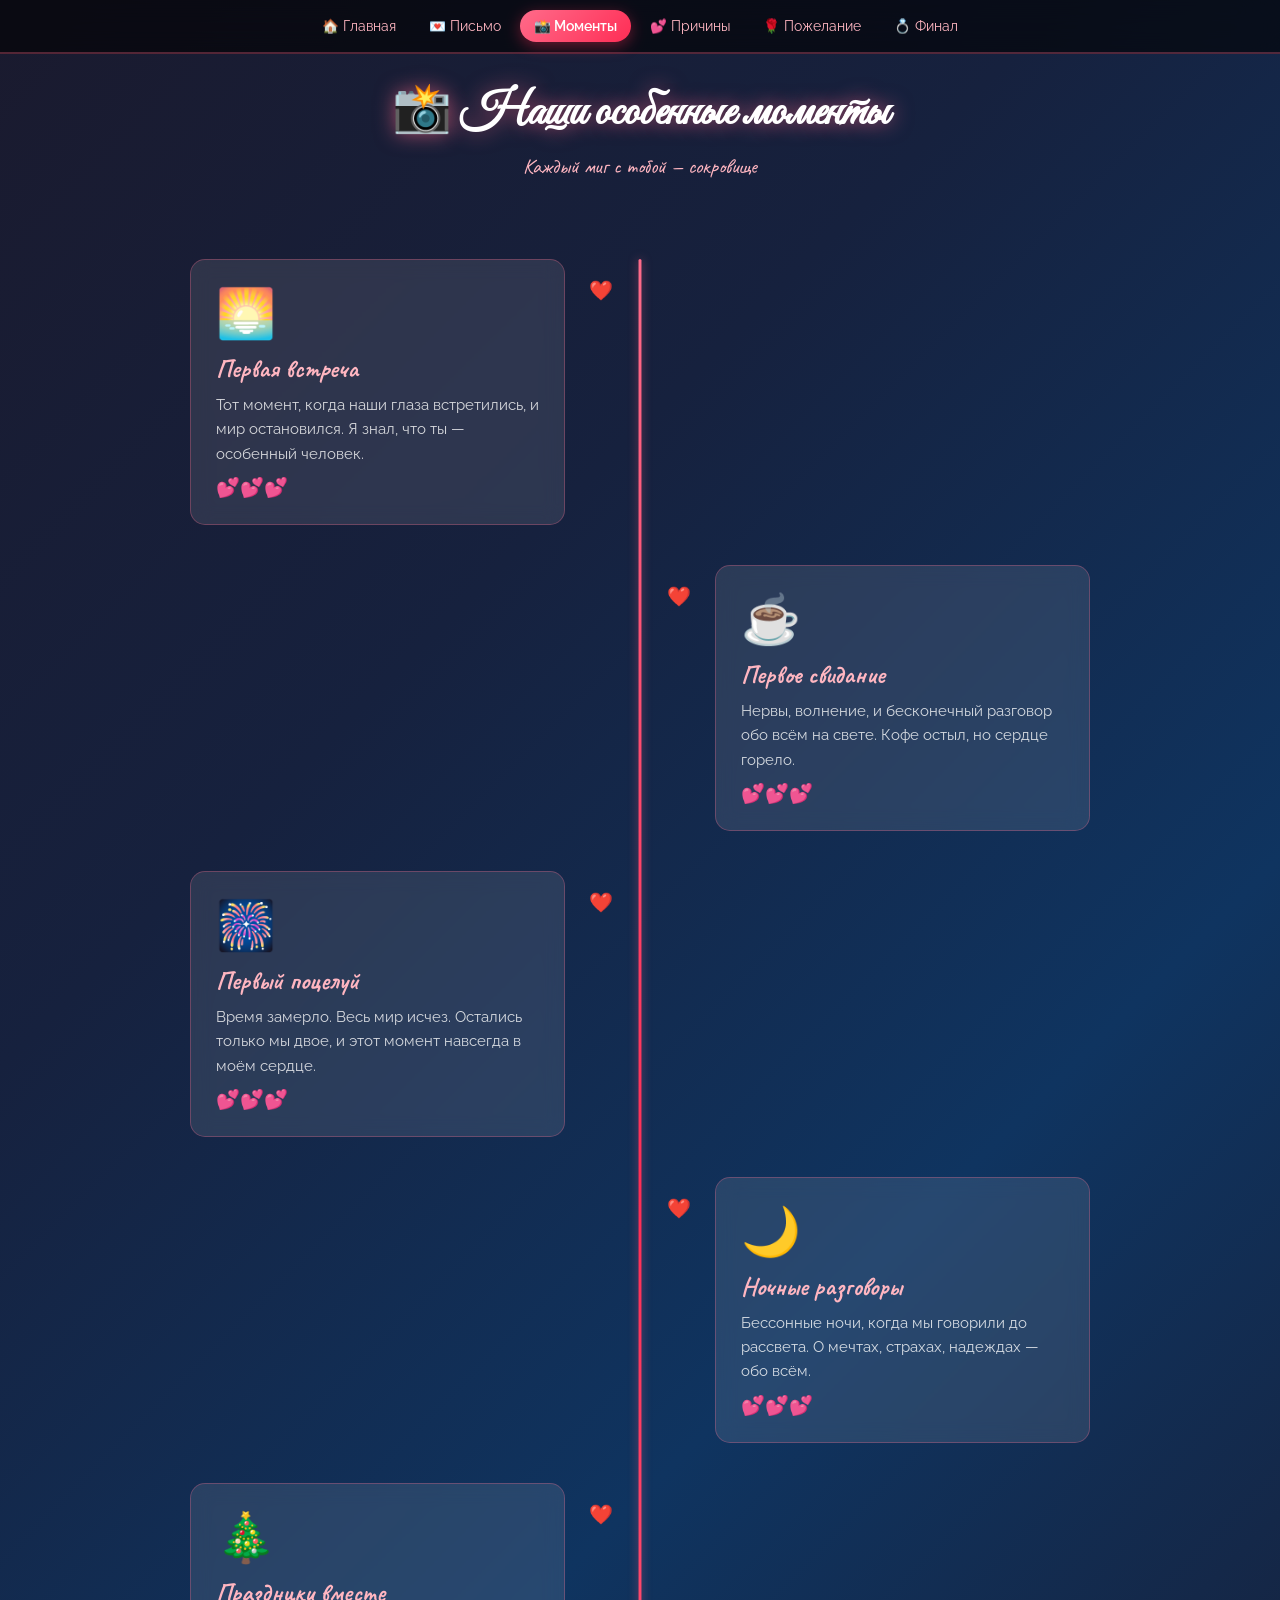
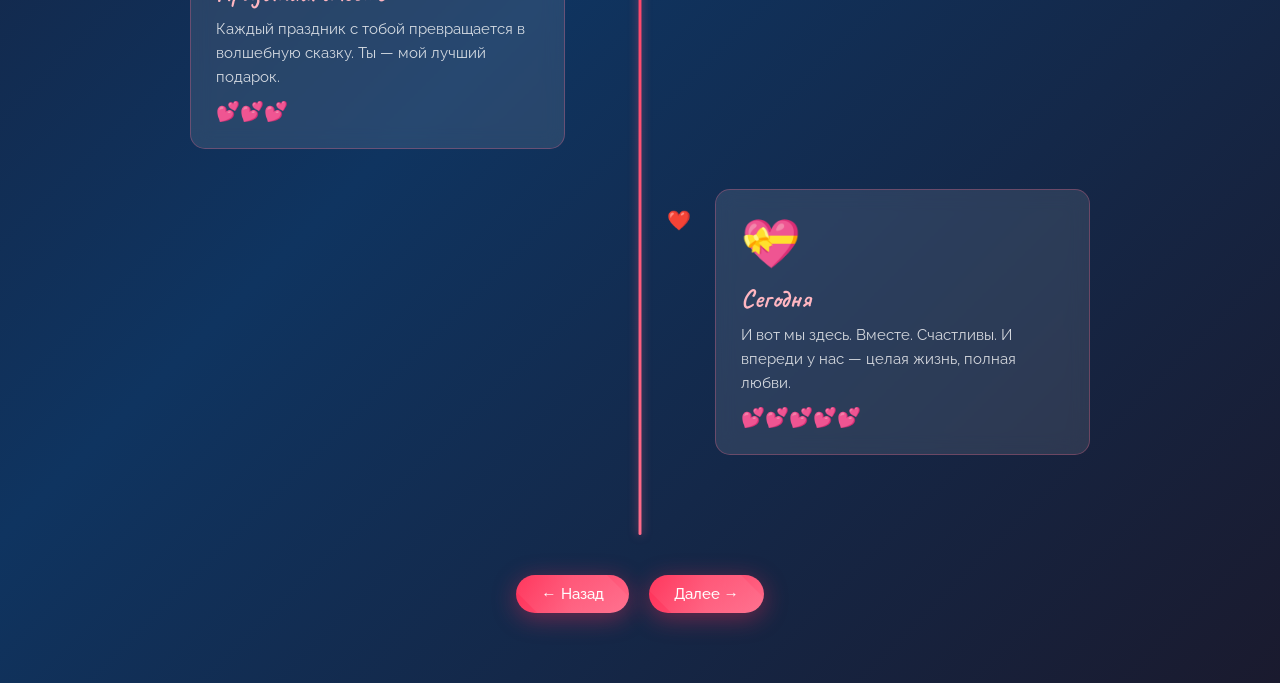
==== commit 635bf4b2: "Update memories.html" ====
--- a/memories.html
+++ b/memories.html
@@ -30,7 +30,7 @@
                 <div class="timeline-card">
                     <div class="timeline-emoji">🌅</div>
                     <h3>Первая встреча</h3>
-                    <p>Тот момент, когда наши глаза встретились, и мир остановился. Я знал(а), что ты — особенный человек.</p>
+                    <p>Тот момент, когда наши глаза встретились, и мир остановился. Я знал, что ты — особенный человек.</p>
                     <div class="timeline-hearts">💕💕💕</div>
                 </div>
             </div>
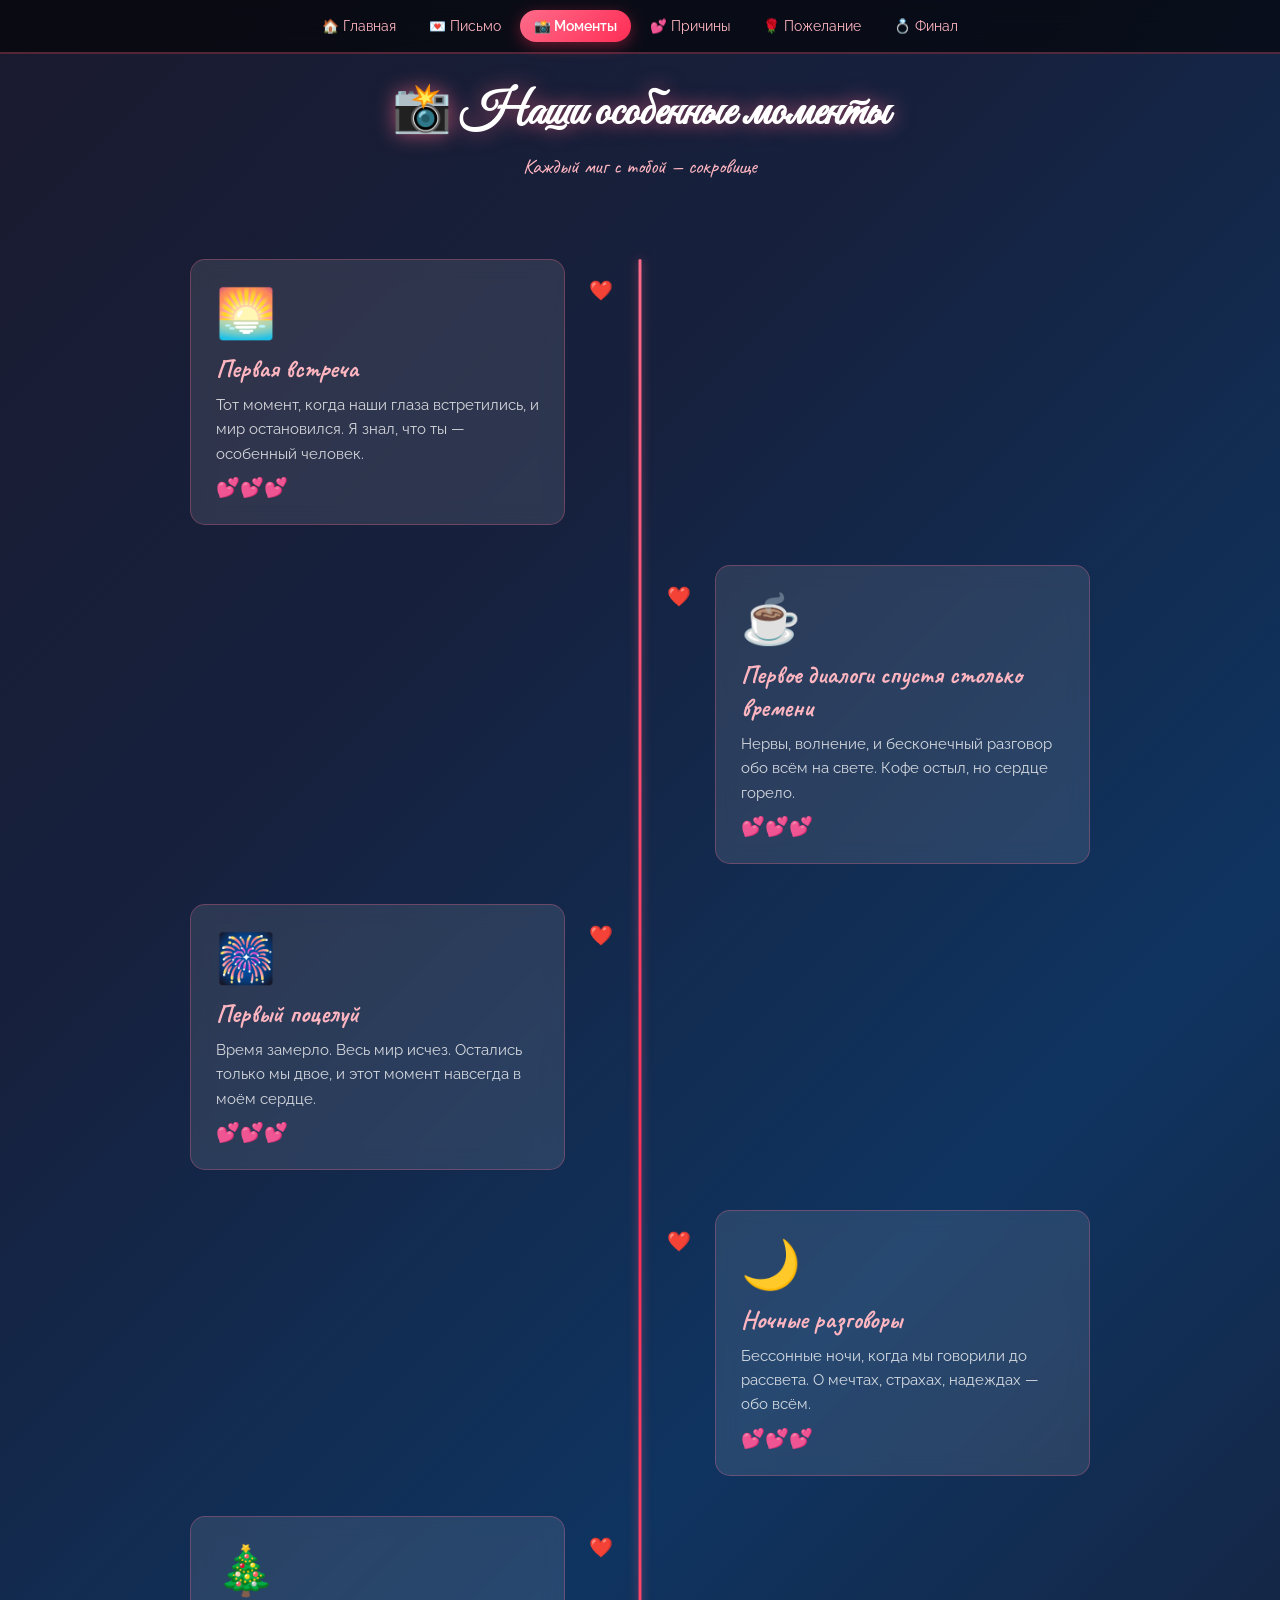
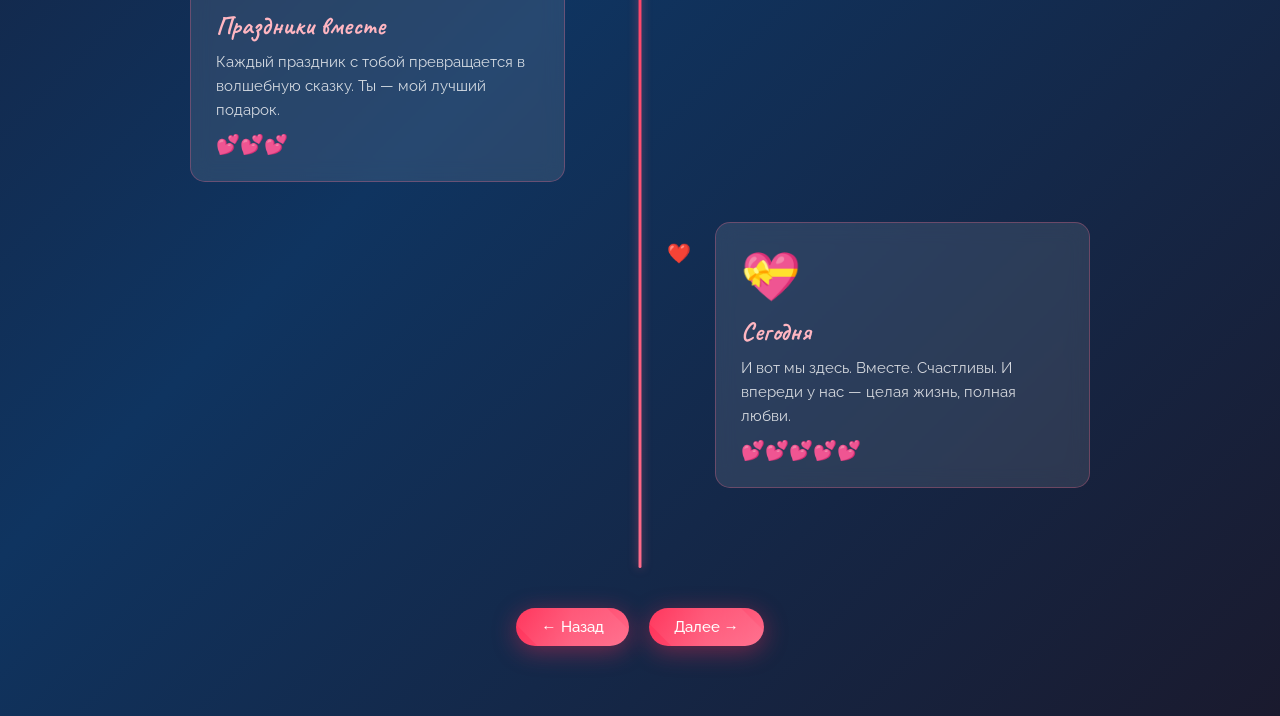
==== commit ff472a07: "Update memories.html" ====
--- a/memories.html
+++ b/memories.html
@@ -37,7 +37,7 @@
             <div class="timeline-item right fade-in-right">
                 <div class="timeline-card">
                     <div class="timeline-emoji">☕</div>
-                    <h3>Первое свидание</h3>
+                    <h3>Первое диалоги спустя столько времени</h3>
                     <p>Нервы, волнение, и бесконечный разговор обо всём на свете. Кофе остыл, но сердце горело.</p>
                     <div class="timeline-hearts">💕💕💕</div>
                 </div>
